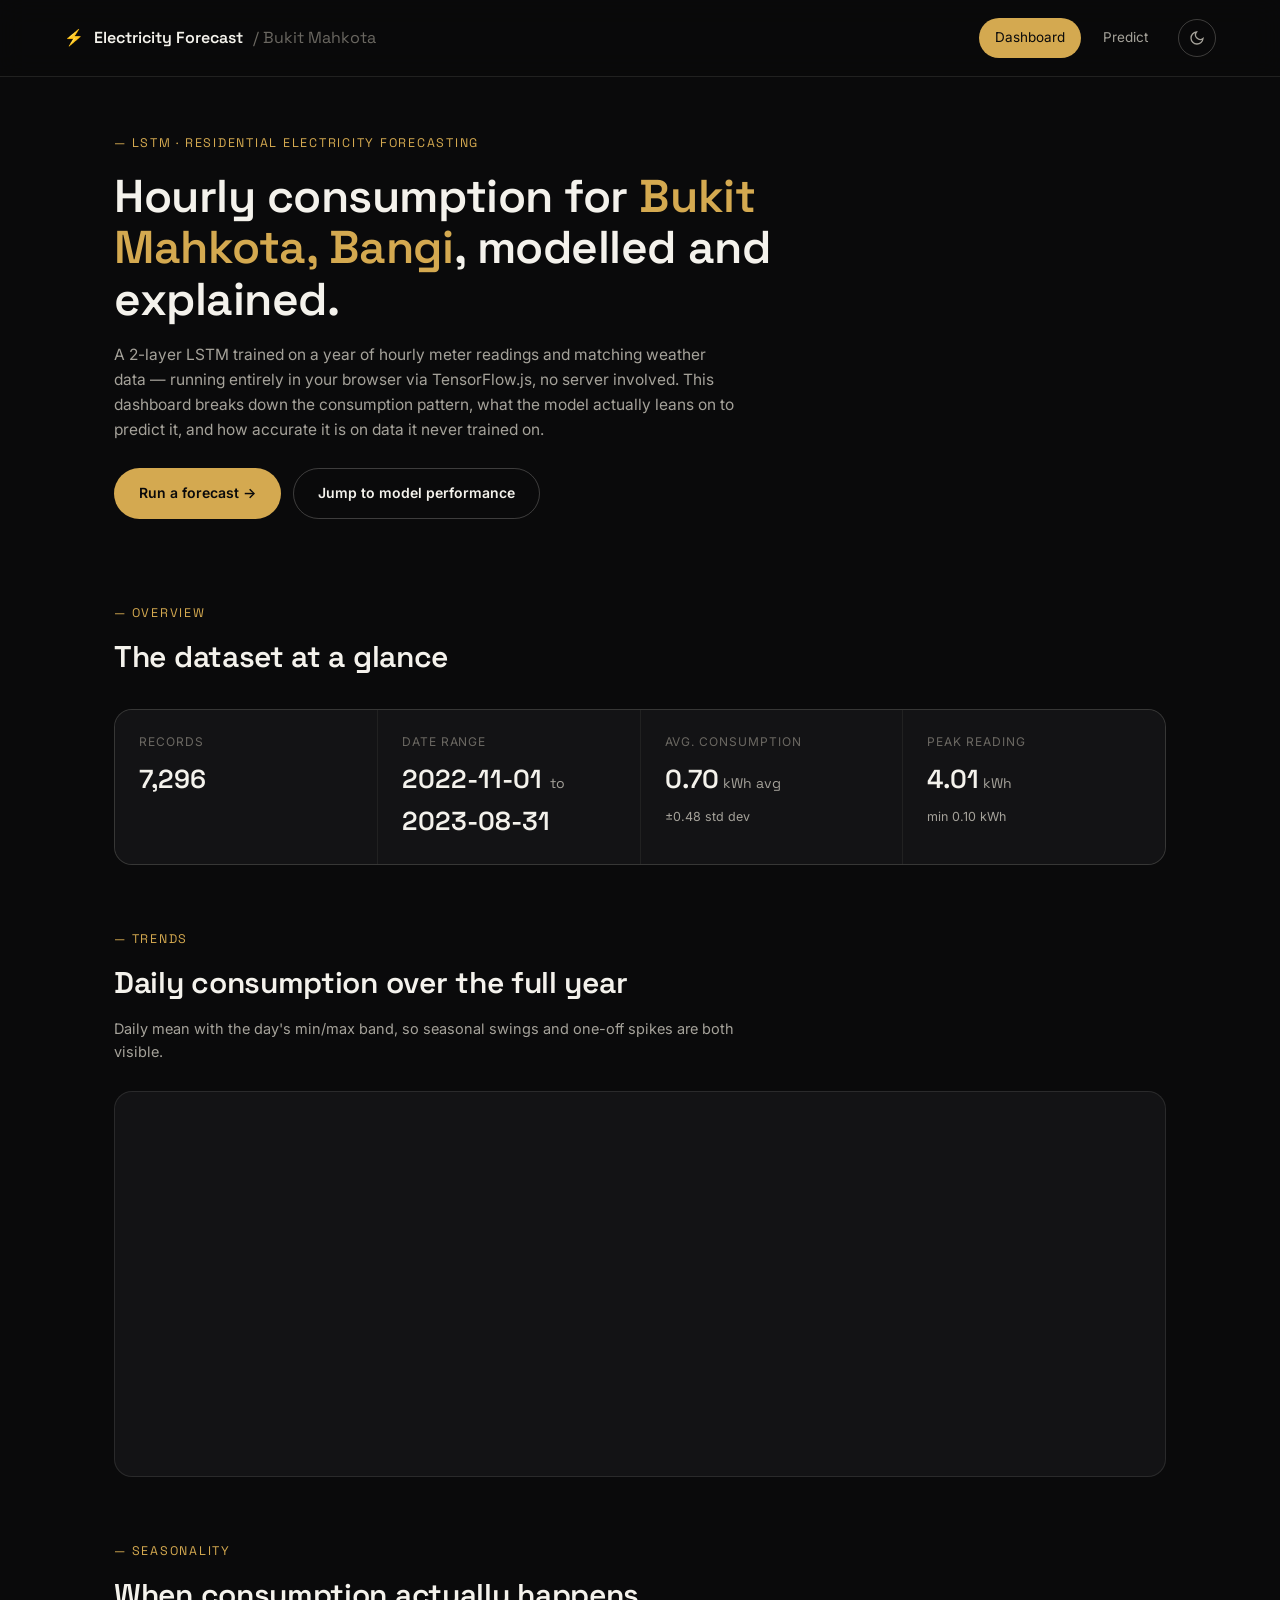
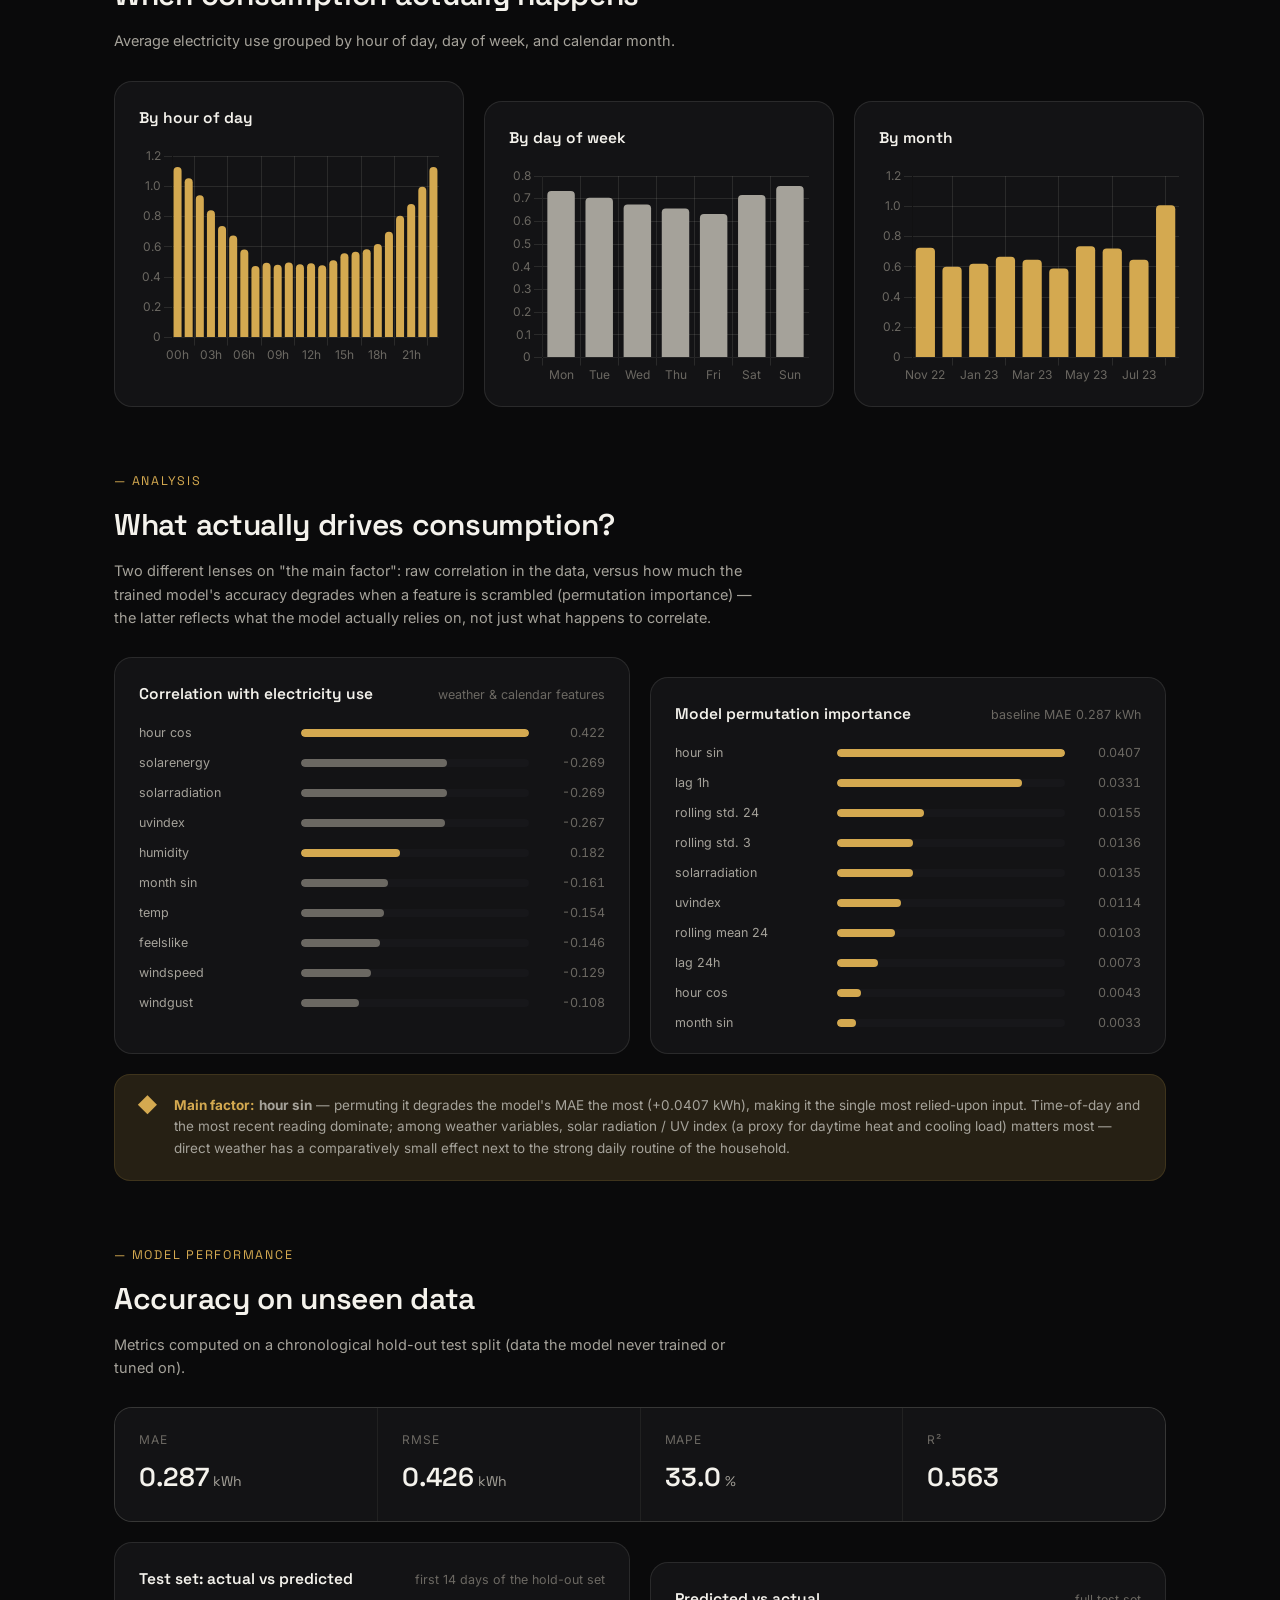
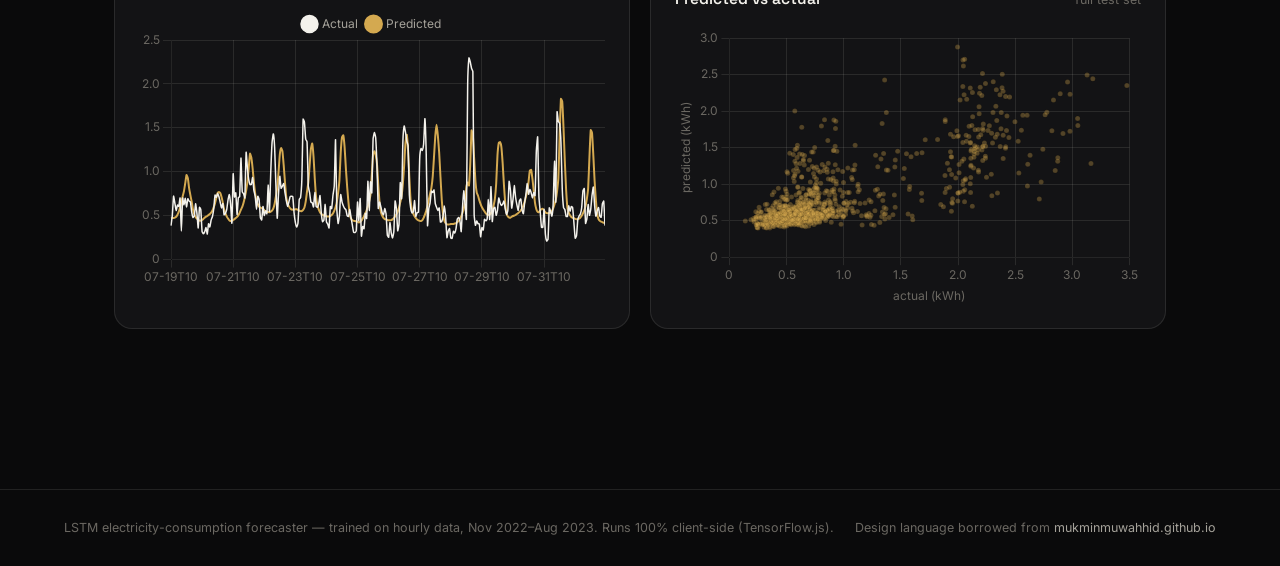
==== docs/index.html @ c8550c2d "Rebuild electricity forecasting pipeline + add Flask dashboard and GitHub Pages (TensorFlow.js) buil" ====
<!doctype html>
<html lang="en">
<head>
<meta charset="utf-8">
<meta name="viewport" content="width=device-width, initial-scale=1">
<title>Electricity Forecast — Bukit Mahkota</title>
<link rel="icon" href="data:image/svg+xml,%3Csvg xmlns='http://www.w3.org/2000/svg' viewBox='0 0 100 100'%3E%3Ctext y='.9em' font-size='90'%3E%E2%9A%A1%3C/text%3E%3C/svg%3E">
<link rel="preconnect" href="https://fonts.googleapis.com">
<link rel="preconnect" href="https://fonts.gstatic.com" crossorigin>
<link href="https://fonts.googleapis.com/css2?family=Space+Grotesk:wght@500;600;700&family=Inter:wght@400;500;600&display=swap" rel="stylesheet">
<link rel="stylesheet" href="css/style.css">
<script>
  (function(){
    try{
      var saved = localStorage.getItem('theme');
      if(saved) document.documentElement.setAttribute('data-theme', saved);
    }catch(e){}
  })();
</script>
</head>
<body>
  <header class="topbar">
    <a class="brand" href="index.html">
      <span class="mark">⚡</span> Electricity Forecast <span style="color:var(--fg-faint); font-weight:400;">/ Bukit Mahkota</span>
    </a>
    <nav class="topnav">
      <a href="index.html" class="active"><span class="full">Dashboard</span></a>
      <a href="predict.html"><span class="full">Predict</span></a>
      <button class="theme-toggle" id="themeToggle" title="Toggle theme" type="button">
        <svg width="16" height="16" viewBox="0 0 24 24" fill="none" stroke="currentColor" stroke-width="2"><path d="M21 12.79A9 9 0 1 1 11.21 3 7 7 0 0 0 21 12.79z"/></svg>
      </button>
    </nav>
  </header>

  <main>
    <section class="hero">
      <div class="eyebrow">LSTM · Residential electricity forecasting</div>
      <h1>Hourly consumption for <span class="accent">Bukit Mahkota, Bangi</span>, modelled and explained.</h1>
      <p>A 2-layer LSTM trained on a year of hourly meter readings and matching weather data — running entirely
         in your browser via TensorFlow.js, no server involved. This dashboard breaks down the consumption
         pattern, what the model actually leans on to predict it, and how accurate it is on data it never
         trained on.</p>
      <div class="hero-actions">
        <a class="btn btn-primary" href="predict.html">Run a forecast →</a>
        <a class="btn btn-ghost" href="#model">Jump to model performance</a>
      </div>
    </section>

    <section id="overview">
      <div class="section-head">
        <div class="eyebrow">Overview</div>
        <h2>The dataset at a glance</h2>
      </div>
      <div class="grid grid-4" id="statGrid">
        <div class="stat-cell"><div class="stat-label">Records</div><div class="stat-value">—</div></div>
        <div class="stat-cell"><div class="stat-label">Date range</div><div class="stat-value">—</div></div>
        <div class="stat-cell"><div class="stat-label">Avg. consumption</div><div class="stat-value">—</div></div>
        <div class="stat-cell"><div class="stat-label">Peak reading</div><div class="stat-value">—</div></div>
      </div>
    </section>

    <section id="trends">
      <div class="section-head">
        <div class="eyebrow">Trends</div>
        <h2>Daily consumption over the full year</h2>
        <p class="section-sub">Daily mean with the day's min/max band, so seasonal swings and one-off spikes are both visible.</p>
      </div>
      <div class="panel">
        <div class="chart-wrap tall"><canvas id="trendChart"></canvas></div>
      </div>
    </section>

    <section id="seasonality">
      <div class="section-head">
        <div class="eyebrow">Seasonality</div>
        <h2>When consumption actually happens</h2>
        <p class="section-sub">Average electricity use grouped by hour of day, day of week, and calendar month.</p>
      </div>
      <div class="row-3">
        <div class="panel">
          <div class="panel-head"><span class="panel-title">By hour of day</span></div>
          <div class="chart-wrap short"><canvas id="hourChart"></canvas></div>
        </div>
        <div class="panel">
          <div class="panel-head"><span class="panel-title">By day of week</span></div>
          <div class="chart-wrap short"><canvas id="dowChart"></canvas></div>
        </div>
        <div class="panel">
          <div class="panel-head"><span class="panel-title">By month</span></div>
          <div class="chart-wrap short"><canvas id="monthChart"></canvas></div>
        </div>
      </div>
    </section>

    <section id="factors">
      <div class="section-head">
        <div class="eyebrow">Analysis</div>
        <h2>What actually drives consumption?</h2>
        <p class="section-sub">Two different lenses on "the main factor": raw correlation in the data, versus how much the
           trained model's accuracy degrades when a feature is scrambled (permutation importance) — the latter reflects
           what the model actually relies on, not just what happens to correlate.</p>
      </div>
      <div class="row-2">
        <div class="panel">
          <div class="panel-head">
            <span class="panel-title">Correlation with electricity use</span>
            <span class="panel-note">weather &amp; calendar features</span>
          </div>
          <div class="rank-list" id="corrList"><div class="panel-note">Loading…</div></div>
        </div>
        <div class="panel">
          <div class="panel-head">
            <span class="panel-title">Model permutation importance</span>
            <span class="panel-note" id="impNote">top drivers</span>
          </div>
          <div class="rank-list" id="impList"><div class="panel-note">Loading…</div></div>
        </div>
      </div>

      <div class="callout" style="margin-top:20px;" id="factorCallout">
        <div class="icon">◆</div>
        <div>
          <p><b>Main factor:</b> <span id="factorText">computing…</span></p>
        </div>
      </div>
    </section>

    <section id="model">
      <div class="section-head">
        <div class="eyebrow">Model performance</div>
        <h2>Accuracy on unseen data</h2>
        <p class="section-sub">Metrics computed on a chronological hold-out test split (data the model never trained or tuned on).</p>
      </div>
      <div class="grid grid-4" id="metricGrid">
        <div class="stat-cell"><div class="stat-label">MAE</div><div class="stat-value">—</div></div>
        <div class="stat-cell"><div class="stat-label">RMSE</div><div class="stat-value">—</div></div>
        <div class="stat-cell"><div class="stat-label">MAPE</div><div class="stat-value">—</div></div>
        <div class="stat-cell"><div class="stat-label">R²</div><div class="stat-value">—</div></div>
      </div>

      <div class="row-2" style="margin-top:20px;">
        <div class="panel">
          <div class="panel-head">
            <span class="panel-title">Test set: actual vs predicted</span>
            <span class="panel-note">first 14 days of the hold-out set</span>
          </div>
          <div class="chart-wrap"><canvas id="testLineChart"></canvas></div>
        </div>
        <div class="panel">
          <div class="panel-head">
            <span class="panel-title">Predicted vs actual</span>
            <span class="panel-note">full test set</span>
          </div>
          <div class="chart-wrap"><canvas id="testScatterChart"></canvas></div>
        </div>
      </div>
    </section>
  </main>

  <footer class="site-footer">
    <span>LSTM electricity-consumption forecaster — trained on hourly data, Nov 2022–Aug 2023. Runs 100% client-side (TensorFlow.js).</span>
    <span>Design language borrowed from <a href="https://mukminmuwahhid.github.io/mukmin-portfolio/" target="_blank" rel="noopener">mukminmuwahhid.github.io</a></span>
  </footer>

  <script src="js/vendor/chart.umd.min.js"></script>
  <script src="js/theme.js"></script>
  <script src="js/dashboard.js"></script>
</body>
</html>
---- docs/css/style.css ----
/* ============================================
   Electricity Forecast Dashboard
   Design language borrowed from mukminmuwahhid.github.io/mukmin-portfolio
   ============================================ */

:root{
  --bg: #0a0a0b;
  --bg-alt: #131315;
  --bg-alt-2: #17171a;
  --fg: #f4f2ec;
  --fg-dim: #a5a29a;
  --fg-faint: #6b6862;
  --accent: #d4a950;
  --accent-rgb: 212,169,80;
  --accent-soft: rgba(212,169,80,0.14);
  --line: rgba(244,242,236,0.1);
  --line-strong: rgba(244,242,236,0.22);
  --panel-bg: rgba(19,19,21,.6);
  --good: #6fbf8b;
  --bad: #d97757;

  --font-display: 'Space Grotesk', 'Inter', sans-serif;
  --font-body: 'Inter', sans-serif;
  --edge: clamp(20px, 5vw, 64px);

  color-scheme: dark;
}

:root[data-theme="light"]{
  --bg: #f6f4ee;
  --bg-alt: #ffffff;
  --bg-alt-2: #ece8dd;
  --fg: #1c1b19;
  --fg-dim: #55524c;
  --fg-faint: #8c887e;
  --accent: #a3701e;
  --accent-rgb: 163,112,30;
  --accent-soft: rgba(163,112,30,0.12);
  --line: rgba(20,18,14,0.1);
  --line-strong: rgba(20,18,14,0.2);
  --panel-bg: rgba(255,255,255,.7);
  color-scheme: light;
}

*,*::before,*::after{ box-sizing:border-box; margin:0; padding:0; }
html{ scroll-behavior:smooth; }
body{
  background:var(--bg);
  color:var(--fg);
  font-family:var(--font-body);
  font-weight:400;
  line-height:1.6;
  -webkit-font-smoothing:antialiased;
  transition:background .3s ease, color .3s ease;
}
h1,h2,h3,h4{ font-family:var(--font-display); font-weight:600; letter-spacing:-.01em; }
a{ color:inherit; text-decoration:none; }
img{ max-width:100%; display:block; }
::selection{ background:var(--accent); color:#0a0a0b; }
::-webkit-scrollbar{ width:9px; }
::-webkit-scrollbar-track{ background:var(--bg); }
::-webkit-scrollbar-thumb{ background:var(--line-strong); border-radius:10px; }

/* ---------- Topbar ---------- */
.topbar{
  position:sticky; top:0; z-index:400;
  display:flex; align-items:center; justify-content:space-between;
  padding:18px var(--edge);
  background:rgba(10,10,11,.72);
  backdrop-filter:blur(14px);
  border-bottom:1px solid var(--line);
}
:root[data-theme="light"] .topbar{ background:rgba(246,244,238,.78); }
.brand{ display:flex; align-items:center; gap:10px; font-family:var(--font-display); font-weight:600; font-size:16px; }
.brand .mark{ color:var(--accent); }
.topnav{ display:flex; align-items:center; gap:6px; }
.topnav a{
  font-size:13.5px; padding:9px 16px; border-radius:30px; color:var(--fg-dim);
  transition:color .2s, background .2s;
}
.topnav a:hover{ color:var(--fg); }
.topnav a.active{ color:var(--bg); background:var(--accent); }
.theme-toggle{
  width:38px; height:38px; border-radius:50%; border:1px solid var(--line-strong);
  display:flex; align-items:center; justify-content:center; cursor:pointer; margin-left:8px;
  color:var(--fg-dim); background:transparent; transition:border-color .2s,color .2s;
}
.theme-toggle:hover{ border-color:var(--accent); color:var(--accent); }
@media (max-width: 760px){
  .topnav a span.full{ display:none; }
}

/* ---------- Layout ---------- */
main{ max-width:1180px; margin:0 auto; padding:0 var(--edge) 100px; }
section{ padding-top:64px; scroll-margin-top:90px; }
.section-head{ display:flex; flex-direction:column; gap:10px; margin-bottom:28px; }
.eyebrow{ font-size:12.5px; letter-spacing:.14em; text-transform:uppercase; color:var(--accent); font-family:var(--font-display); }
.eyebrow::before{ content:'— '; }
.section-head h2{ font-size:clamp(22px,3vw,30px); }
.section-sub{ color:var(--fg-dim); font-size:14.5px; max-width:640px; }

/* ---------- Hero ---------- */
.hero{
  padding:56px 0 20px;
  display:flex; flex-direction:column; gap:18px;
}
.hero .eyebrow::before{ content:'— '; }
.hero h1{ font-size:clamp(30px,5vw,46px); line-height:1.12; max-width:820px; }
.hero h1 .accent{ color:var(--accent); }
.hero p{ color:var(--fg-dim); font-size:15.5px; max-width:620px; }
.hero-actions{ display:flex; gap:12px; flex-wrap:wrap; margin-top:8px; }

/* ---------- Buttons ---------- */
.btn{
  display:inline-flex; align-items:center; gap:8px;
  padding:13px 24px; border-radius:40px; font-size:14px; font-weight:600;
  transition:transform .2s ease, border-color .2s, color .2s;
  cursor:pointer; border:1px solid transparent; font-family:var(--font-body);
}
.btn-primary{ background:var(--accent); color:#0a0a0b; }
.btn-primary:hover{ transform:translateY(-2px); }
.btn-ghost{ border-color:var(--line-strong); color:var(--fg); background:transparent; }
.btn-ghost:hover{ border-color:var(--accent); color:var(--accent); transform:translateY(-2px); }
.btn:disabled{ opacity:.45; cursor:not-allowed; transform:none !important; }

/* ---------- Stat / hairline grids ---------- */
.grid{
  display:grid; background:var(--line); border:1px solid var(--line); border-radius:18px; overflow:hidden; gap:1px;
}
.grid-4{ grid-template-columns:repeat(4,1fr); }
.grid-3{ grid-template-columns:repeat(3,1fr); }
.grid-2{ grid-template-columns:repeat(2,1fr); }
@media (max-width:900px){ .grid-4{ grid-template-columns:repeat(2,1fr); } .grid-3{ grid-template-columns:repeat(1,1fr); } }
@media (max-width:560px){ .grid-4, .grid-2{ grid-template-columns:1fr; } }

.stat-cell{ background:var(--bg-alt); padding:22px 24px; }
.stat-cell .stat-label{ font-size:12px; text-transform:uppercase; letter-spacing:.08em; color:var(--fg-faint); margin-bottom:8px; }
.stat-cell .stat-value{ font-family:var(--font-display); font-size:26px; font-weight:600; }
.stat-cell .stat-value .unit{ font-size:14px; color:var(--fg-dim); font-weight:400; margin-left:4px; }
.stat-cell .stat-note{ font-size:12.5px; color:var(--fg-dim); margin-top:6px; }

/* ---------- Panels ---------- */
.panel{
  background:var(--bg-alt); border:1px solid var(--line); border-radius:18px;
  padding:24px 24px 20px;
}
.panel + .panel{ margin-top:20px; }
.panel-head{ display:flex; align-items:baseline; justify-content:space-between; gap:12px; margin-bottom:16px; flex-wrap:wrap; }
.panel-title{ font-family:var(--font-display); font-size:15.5px; font-weight:600; }
.panel-note{ font-size:12.5px; color:var(--fg-faint); }
.chart-wrap{ position:relative; height:280px; }
.chart-wrap.short{ height:220px; }
.chart-wrap.tall{ height:340px; }

.row-2{ display:grid; grid-template-columns:1fr 1fr; gap:20px; }
.row-3{ display:grid; grid-template-columns:1fr 1fr 1fr; gap:20px; }
@media (max-width:900px){ .row-2, .row-3{ grid-template-columns:1fr; } }

/* ---------- Tags / pills ---------- */
.tag{
  display:inline-flex; align-items:center; gap:6px;
  font-size:11.5px; padding:5px 12px; border-radius:20px; border:1px solid var(--line);
  color:var(--fg-dim);
}
.tag.accent{ border-color:var(--accent-soft); color:var(--accent); }
.tag.good{ border-color:rgba(111,191,139,.35); color:var(--good); }
.tag.bad{ border-color:rgba(217,119,87,.35); color:var(--bad); }

/* ---------- Callout ---------- */
.callout{
  border:1px solid var(--accent-soft); background:var(--accent-soft); border-radius:16px;
  padding:20px 22px; display:flex; gap:16px; align-items:flex-start;
}
.callout .icon{ color:var(--accent); font-size:20px; line-height:1; }
.callout b{ color:var(--accent); }
.callout p{ font-size:13.5px; color:var(--fg-dim); }

/* ---------- Ranked bar list (importance / correlation) ---------- */
.rank-list{ display:flex; flex-direction:column; gap:10px; }
.rank-row{ display:grid; grid-template-columns:150px 1fr 64px; align-items:center; gap:12px; font-size:12.5px; }
.rank-row .rank-label{ color:var(--fg-dim); white-space:nowrap; overflow:hidden; text-overflow:ellipsis; }
.rank-row .rank-track{ position:relative; height:8px; background:var(--bg-alt-2); border-radius:6px; overflow:hidden; }
.rank-row .rank-fill{ position:absolute; top:0; bottom:0; left:0; background:var(--accent); border-radius:6px; }
.rank-row .rank-fill.neg{ background:var(--fg-faint); }
.rank-row .rank-val{ text-align:right; color:var(--fg-faint); font-variant-numeric:tabular-nums; }

/* ---------- Forms (predict page) ---------- */
.form-panel{ display:grid; grid-template-columns:1fr 1fr auto; gap:16px; align-items:end; }
@media (max-width:760px){ .form-panel{ grid-template-columns:1fr; } }
.field label{ display:block; font-size:12px; text-transform:uppercase; letter-spacing:.06em; color:var(--fg-faint); margin-bottom:8px; }
.field input, .field select{
  width:100%; background:var(--bg-alt-2); border:1px solid var(--line-strong); border-radius:10px;
  padding:12px 14px; color:var(--fg); font-family:var(--font-body); font-size:14px;
}
.field input:focus, .field select:focus{ outline:none; border-color:var(--accent); }
.field-note{ font-size:11.5px; color:var(--fg-faint); margin-top:6px; }
.range-row{ display:flex; align-items:center; gap:12px; }
.range-row input[type=range]{ flex:1; accent-color:var(--accent); }
.range-row .range-val{ font-family:var(--font-display); min-width:64px; text-align:right; font-size:14px; }

.alert{ border-radius:12px; padding:14px 16px; font-size:13px; display:none; }
.alert.show{ display:block; }
.alert-error{ background:rgba(217,119,87,.12); border:1px solid rgba(217,119,87,.35); color:var(--bad); }

.loading-dots{ display:inline-flex; gap:4px; }
.loading-dots span{ width:5px; height:5px; border-radius:50%; background:var(--accent); animation:blink 1.2s infinite ease-in-out; }
.loading-dots span:nth-child(2){ animation-delay:.2s; }
.loading-dots span:nth-child(3){ animation-delay:.4s; }
@keyframes blink{ 0%,80%,100%{opacity:.25;} 40%{opacity:1;} }

table.hours-table{ width:100%; border-collapse:collapse; font-size:12.5px; }
table.hours-table th{ text-align:left; color:var(--fg-faint); font-weight:500; text-transform:uppercase; font-size:11px; letter-spacing:.05em; padding:8px 10px; border-bottom:1px solid var(--line-strong); }
table.hours-table td{ padding:8px 10px; border-bottom:1px solid var(--line); font-variant-numeric:tabular-nums; }
table.hours-table tr:last-child td{ border-bottom:none; }
.table-wrap{ max-height:320px; overflow-y:auto; border-radius:12px; border:1px solid var(--line); }

/* ---------- Footer ---------- */
.site-footer{
  border-top:1px solid var(--line); padding:28px var(--edge); margin-top:60px;
  display:flex; justify-content:space-between; flex-wrap:wrap; gap:10px;
  color:var(--fg-faint); font-size:12.5px;
}
.site-footer a{ color:var(--fg-dim); }
.site-footer a:hover{ color:var(--accent); }
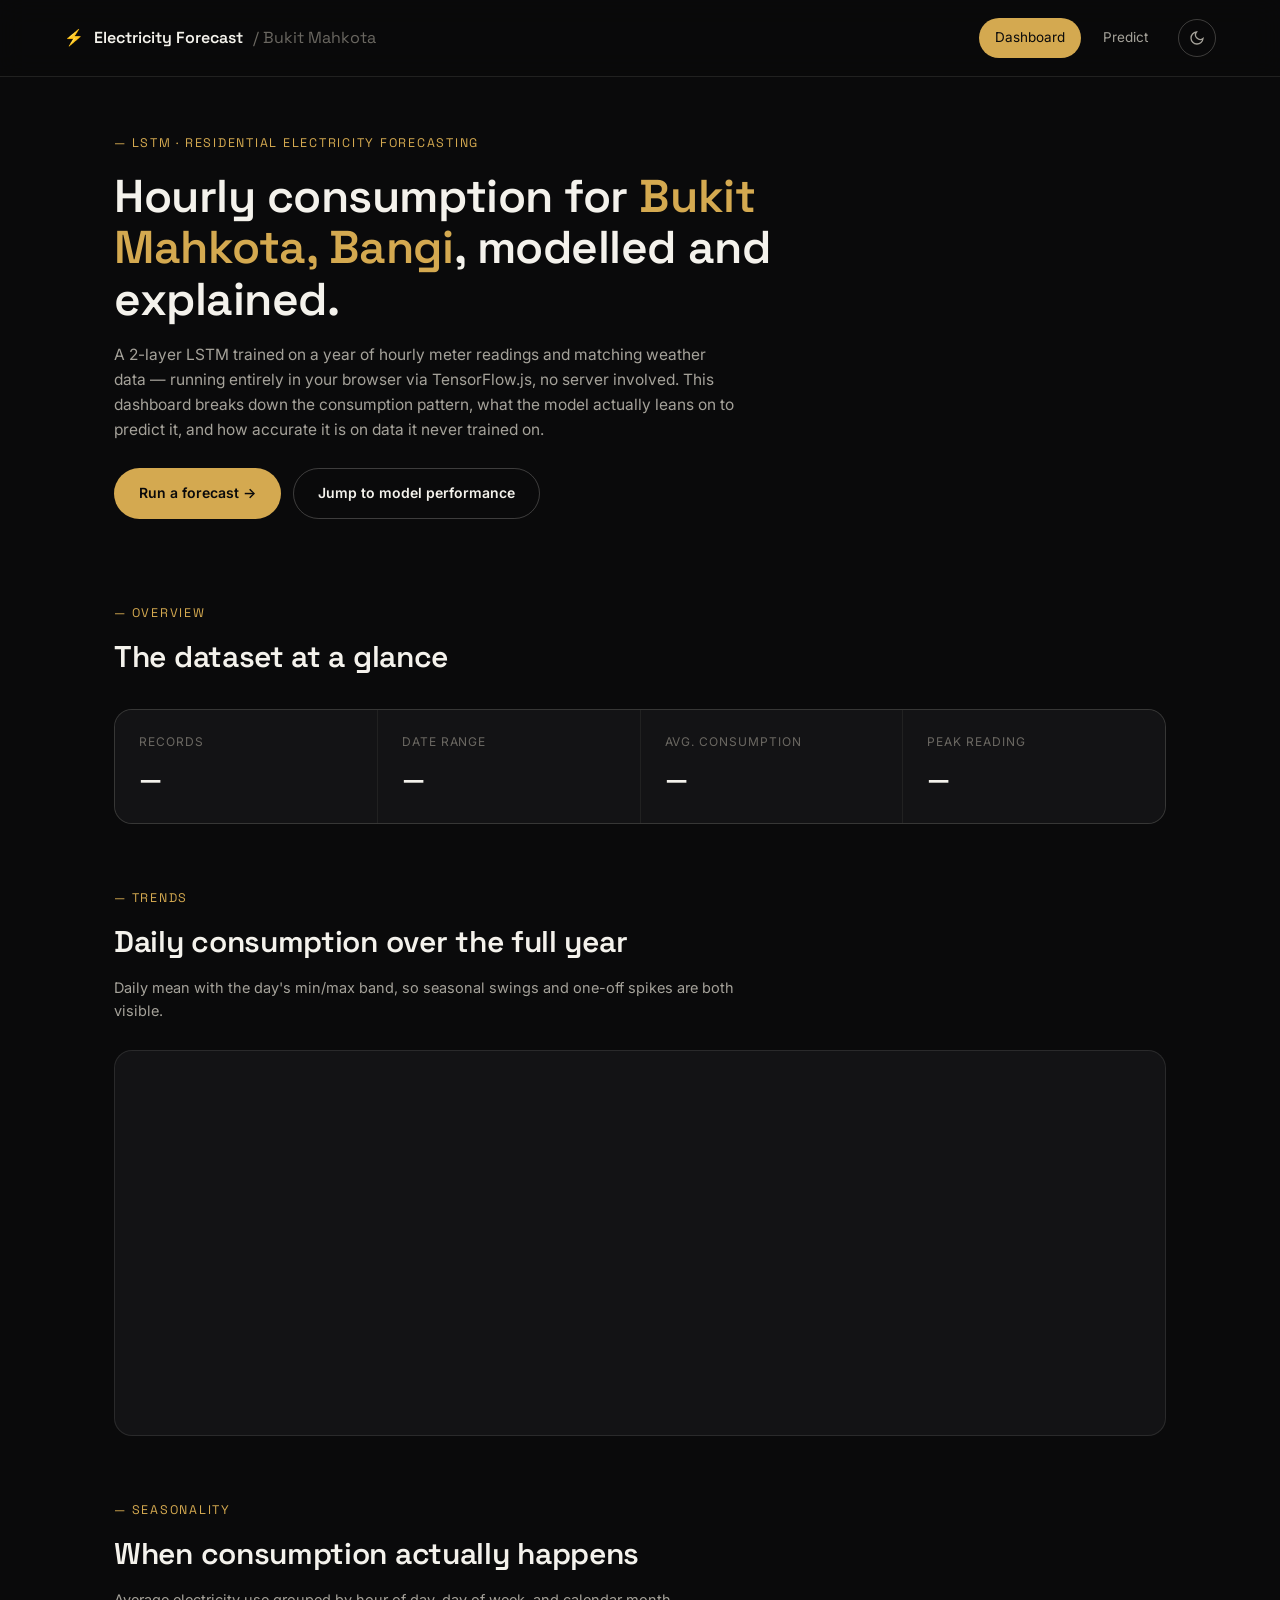
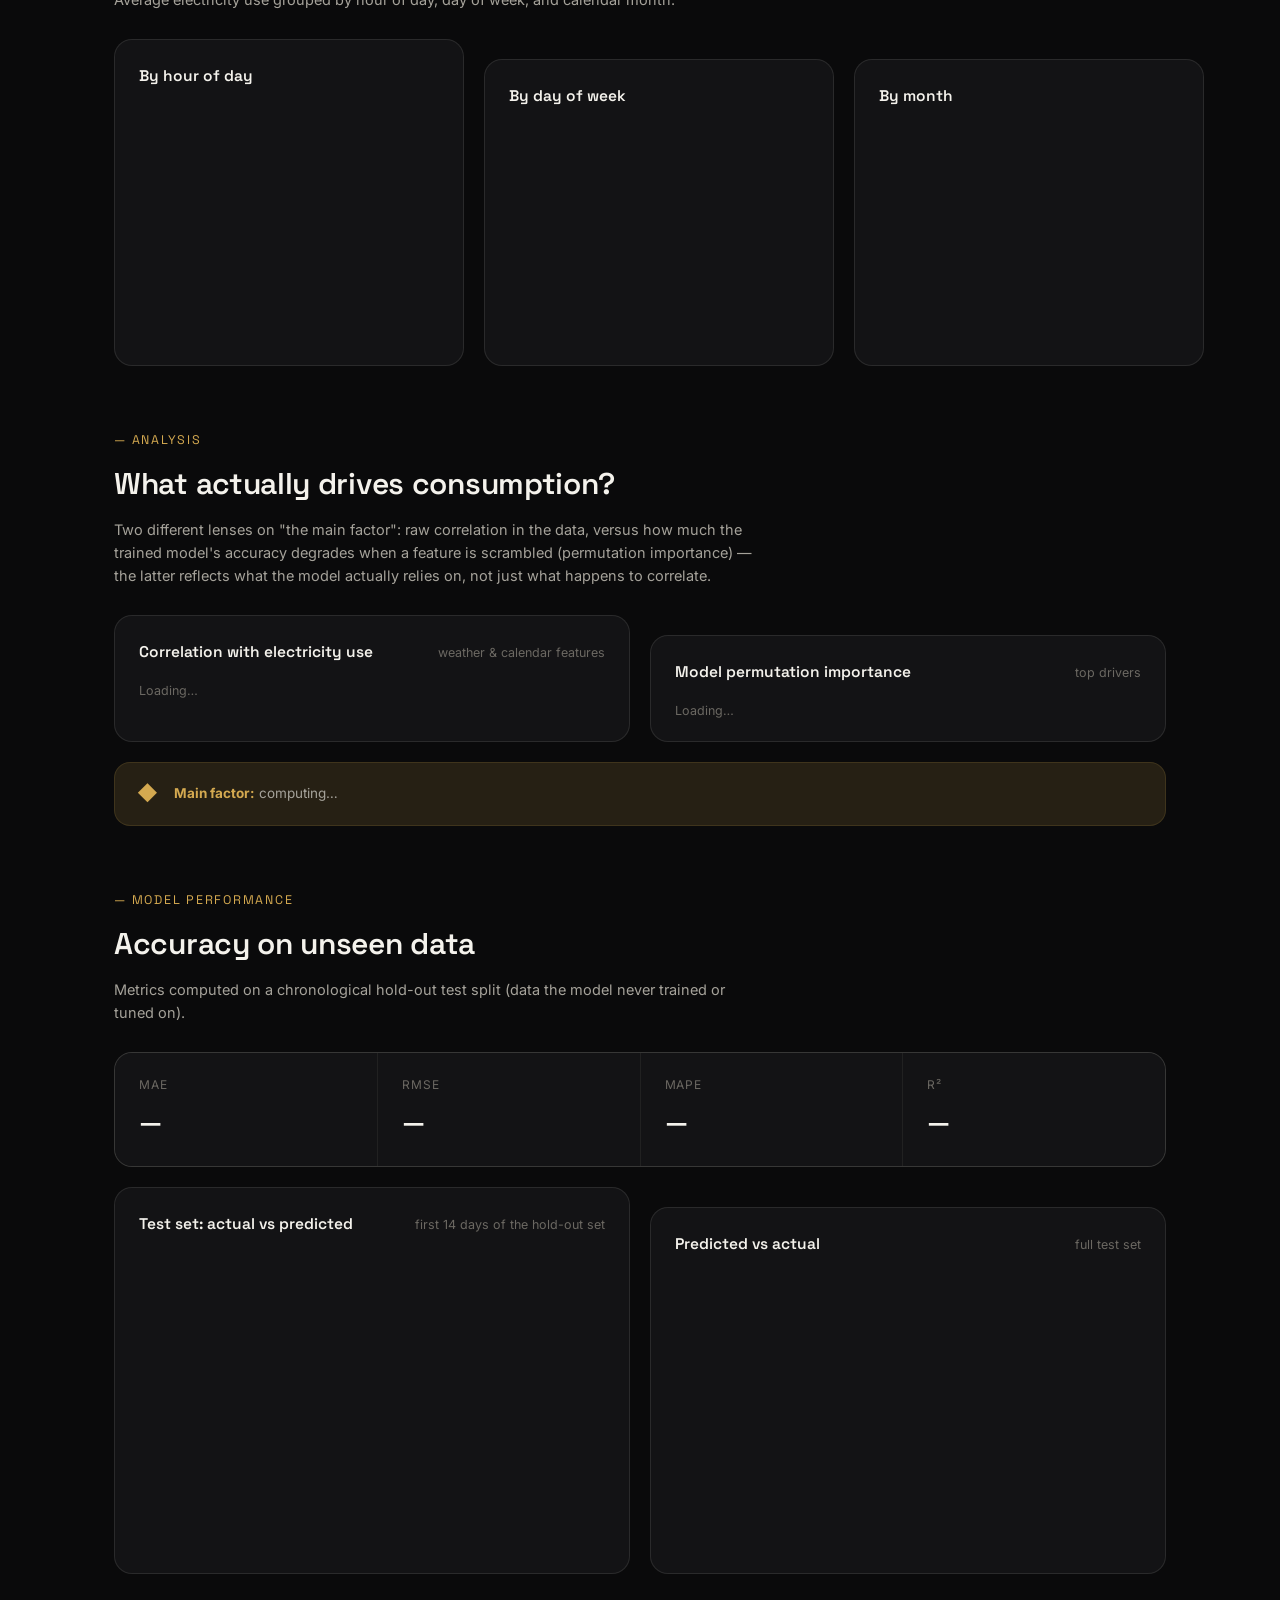
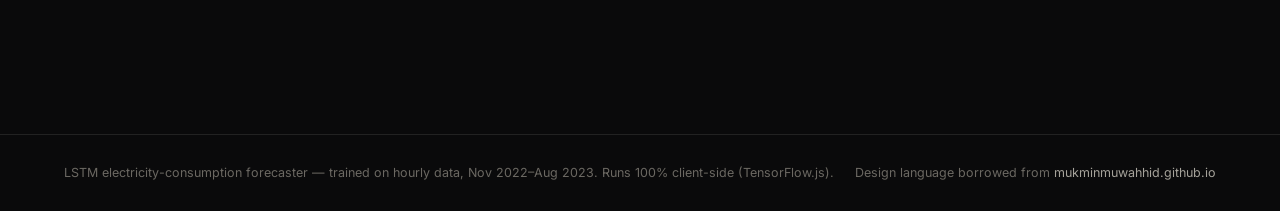
==== commit db032dcc: "Serve docs/ data and model weights from Supabase Storage instead of git Moves the large static JSON " ====
--- a/docs/index.html
+++ b/docs/index.html
@@ -163,6 +163,7 @@
   </footer>
 
   <script src="js/vendor/chart.umd.min.js"></script>
+  <script src="js/config.js"></script>
   <script src="js/theme.js"></script>
   <script src="js/dashboard.js"></script>
 </body>
